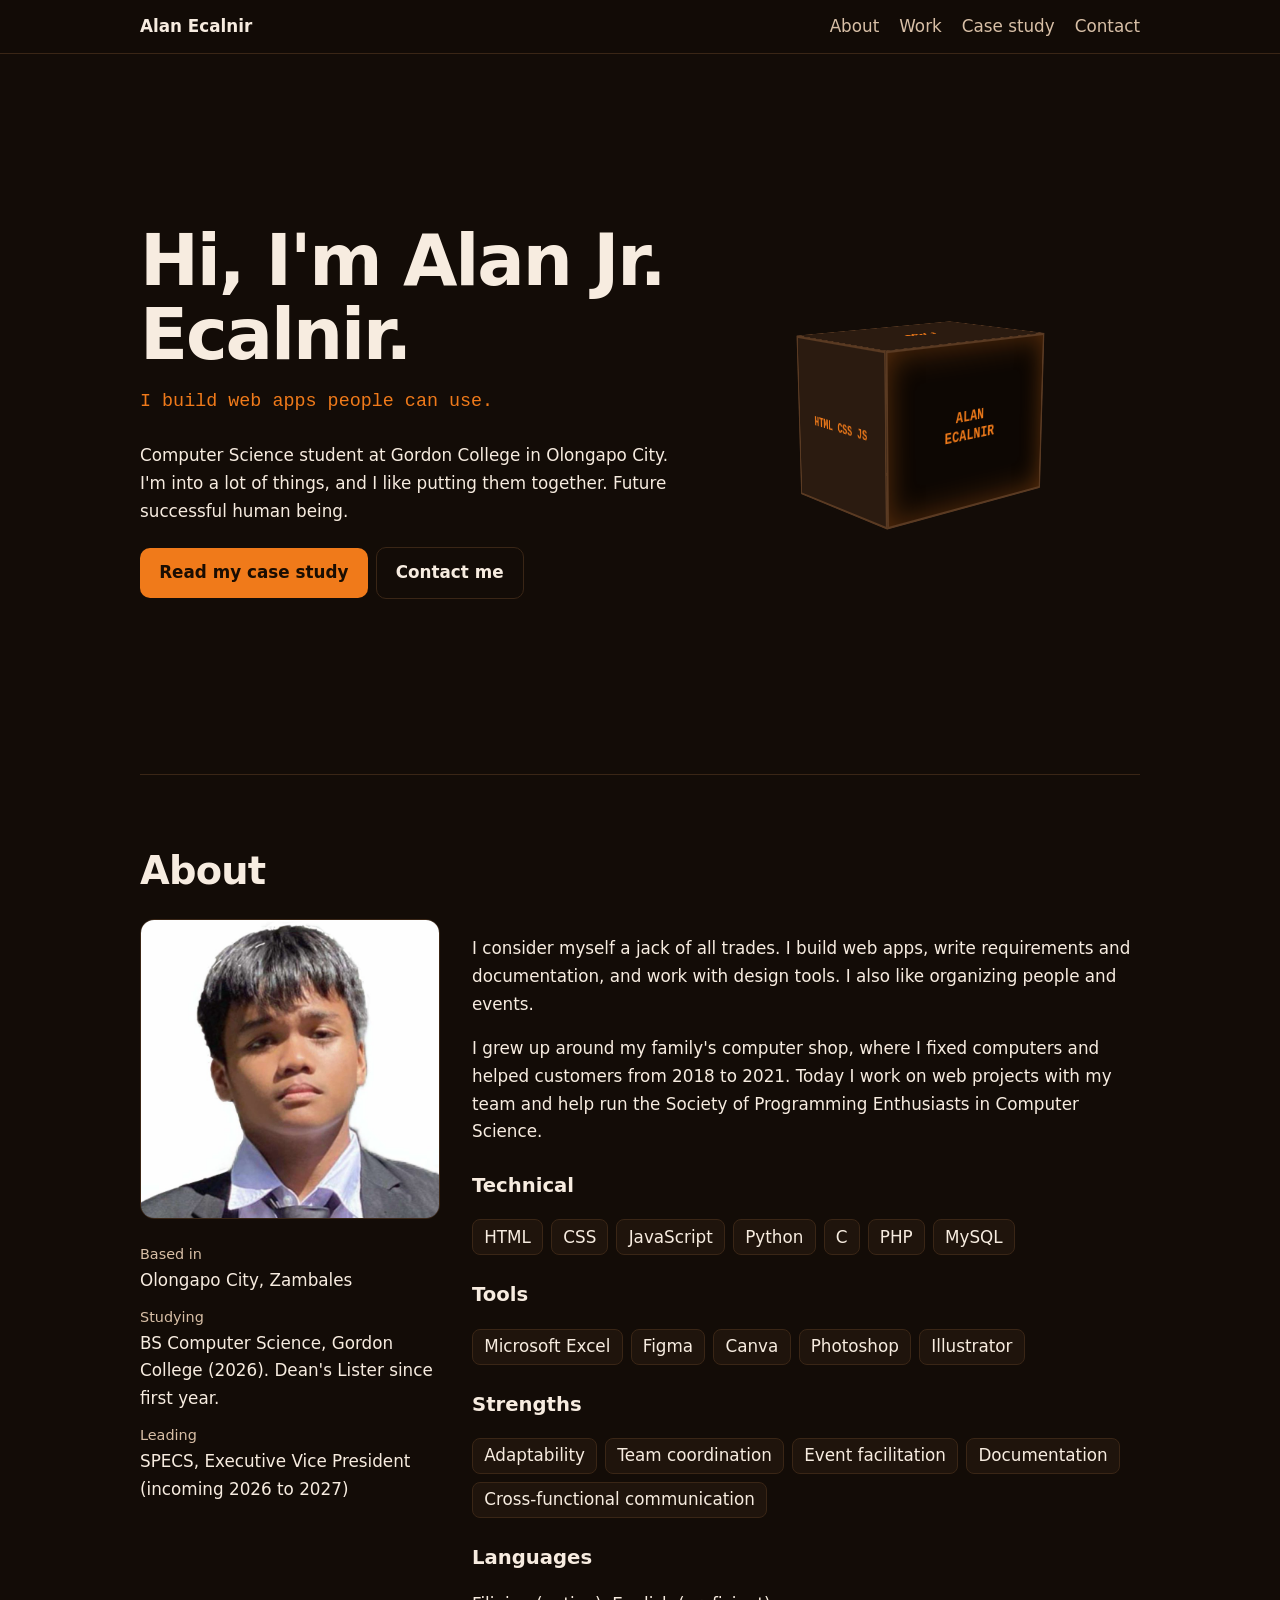
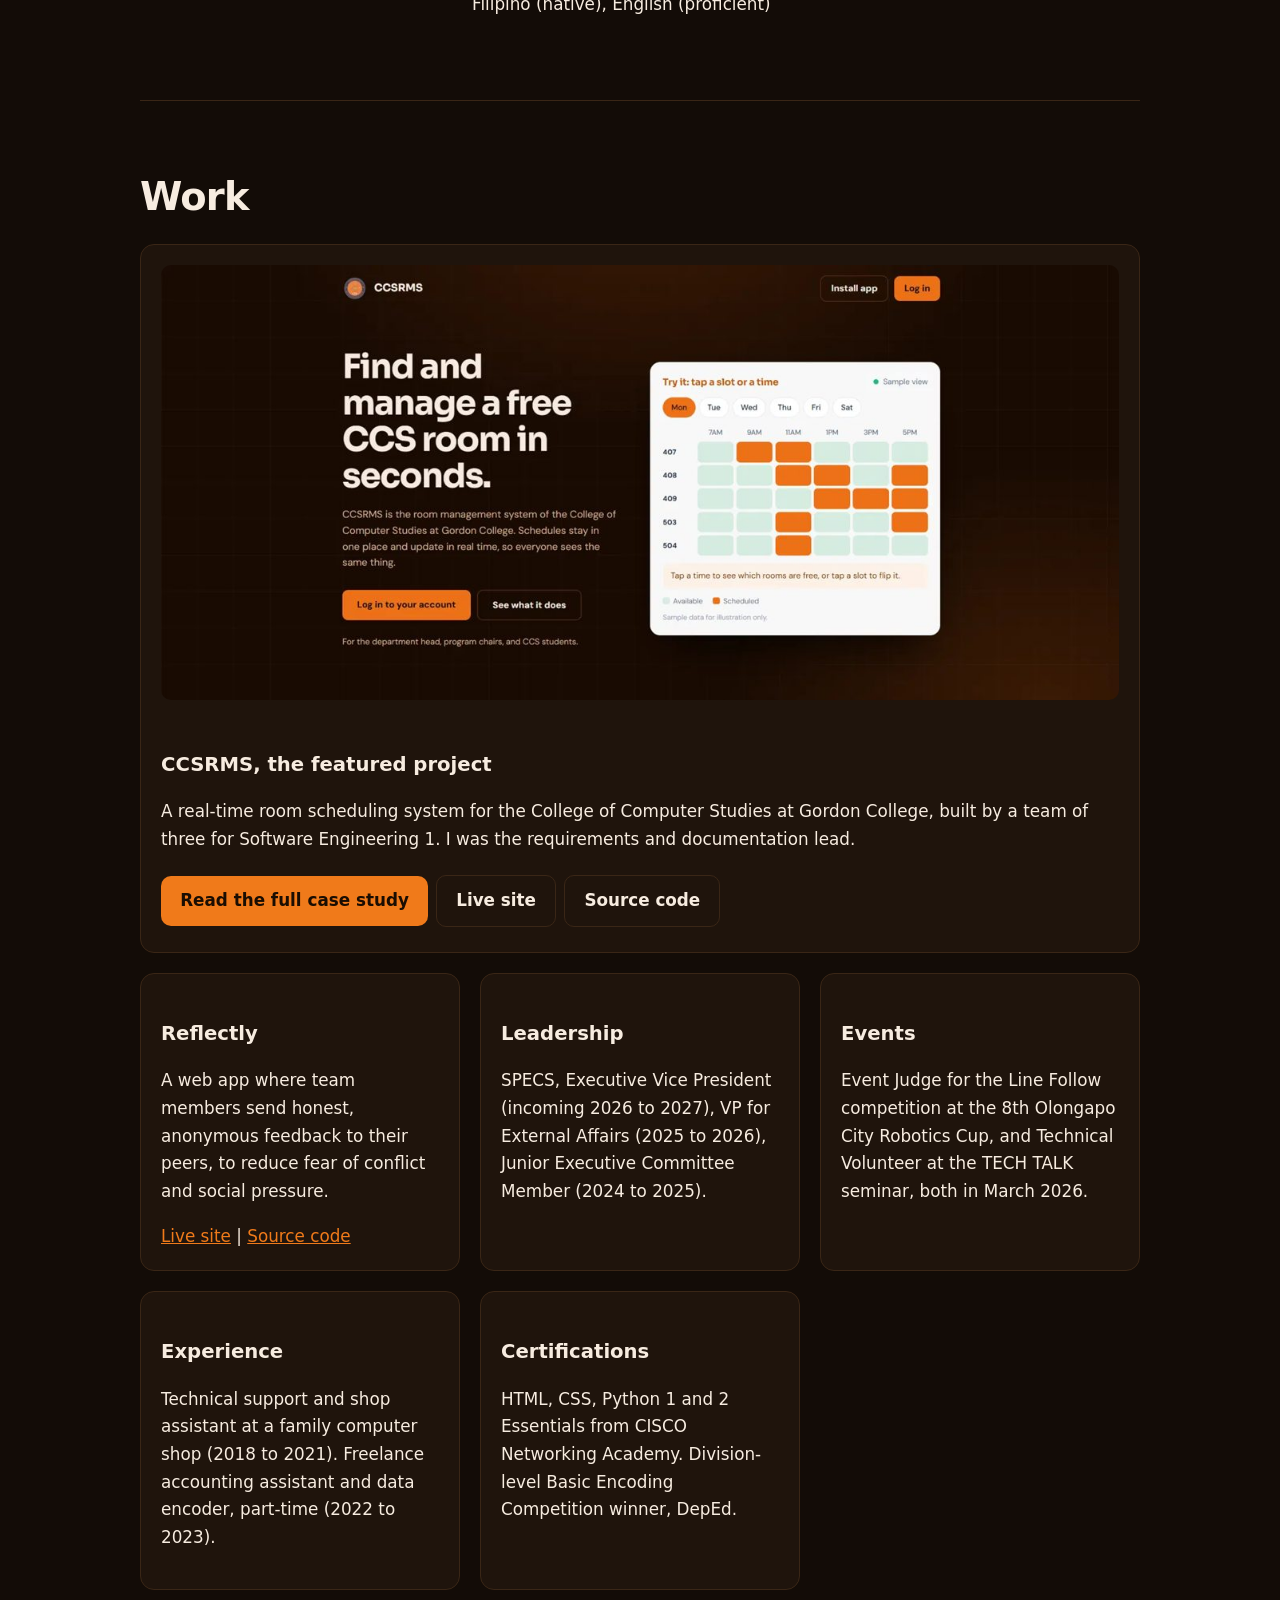
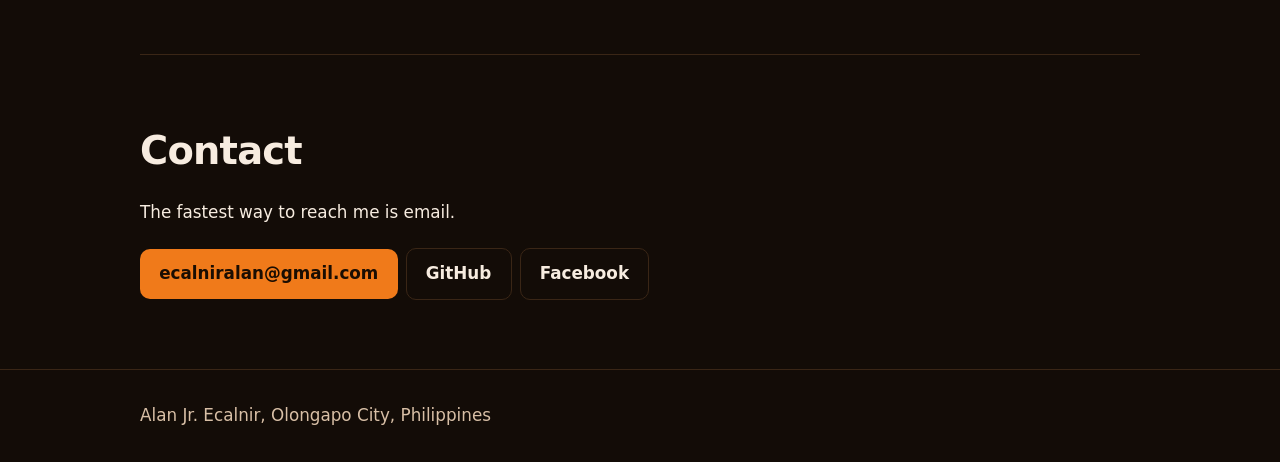
==== index.html @ eff13c9c "Initial portfolio" ====
<!DOCTYPE html>
<html lang="en"><head><meta charset="utf-8"><meta name="viewport" content="width=device-width,initial-scale=1">
<title>Alan Jr. Ecalnir | Computer Science Student</title>
<meta name="description" content="Portfolio of Alan Jr. Ecalnir, Computer Science student at Gordon College, with the CCSRMS case study.">
<link rel="stylesheet" href="style.css"></head><body>
<a class="skip" href="#main">Skip to content</a>
<header><div class="wrap"><nav aria-label="Main"><a class="logo" href="#top">Alan Ecalnir</a>
<a href="#about">About</a><a href="#work">Work</a><a href="case-study.html">Case study</a><a href="#contact">Contact</a></nav></div></header>
<main id="main"><div class="wrap">
<section class="hero" id="top"><div>
<h1>Hi, I'm Alan Jr. Ecalnir.</h1>
<p class="type" id="type" aria-hidden="true"></p>
<p>Computer Science student at Gordon College in Olongapo City. I'm into a lot of things, and I like putting them together. Future successful human being.</p>
<a class="btn" href="case-study.html">Read my case study</a><a class="btn alt" href="#contact">Contact me</a></div>
<div class="stage" tabindex="0" role="img" aria-label="Retro computer you can rotate. Drag it, or use the arrow keys."><div class="pc">
<div class="f">ALAN<br>ECALNIR</div><div class="b">CS @ GORDON</div><div class="l">HTML CSS JS</div><div class="r">PYTHON PHP</div><div class="t">SPECS</div><div class="u">CCSRMS</div></div></div></section>

<section id="about"><h2>About</h2><div class="about">
<div><img class="photo" src="assets/photo.jpg" alt="Portrait of Alan wearing a suit and tie" width="300" height="300">
<dl><dt>Based in</dt><dd>Olongapo City, Zambales</dd><dt>Studying</dt><dd>BS Computer Science, Gordon College (2026). Dean's Lister since first year.</dd><dt>Leading</dt><dd>SPECS, Executive Vice President (incoming 2026 to 2027)</dd></dl></div>
<div class="narrow"><p>I consider myself a jack of all trades. I build web apps, write requirements and documentation, and work with design tools. I also like organizing people and events.</p>
<p>I grew up around my family's computer shop, where I fixed computers and helped customers from 2018 to 2021. Today I work on web projects with my team and help run the Society of Programming Enthusiasts in Computer Science.</p>
<h3>Technical</h3><ul class="chips"><li>HTML</li><li>CSS</li><li>JavaScript</li><li>Python</li><li>C</li><li>PHP</li><li>MySQL</li></ul>
<h3>Tools</h3><ul class="chips"><li>Microsoft Excel</li><li>Figma</li><li>Canva</li><li>Photoshop</li><li>Illustrator</li></ul>
<h3>Strengths</h3><ul class="chips"><li>Adaptability</li><li>Team coordination</li><li>Event facilitation</li><li>Documentation</li><li>Cross-functional communication</li></ul>
<h3>Languages</h3><p>Filipino (native), English (proficient)</p></div></div></section>

<section id="work"><h2>Work</h2><div class="grid">
<article class="card big"><img src="assets/landing.jpg" alt="CCSRMS landing page with a sample room schedule grid" width="1200" height="540">
<h3>CCSRMS, the featured project</h3><p>A real-time room scheduling system for the College of Computer Studies at Gordon College, built by a team of three for Software Engineering 1. I was the requirements and documentation lead.</p>
<a class="btn" href="case-study.html">Read the full case study</a><a class="btn alt" href="https://ccsrms.vercel.app">Live site</a><a class="btn alt" href="https://github.com/BEB-THE-BUILDERS/CCSRMS">Source code</a></article>
<article class="card"><h3>Reflectly</h3><p>A web app where team members send honest, anonymous feedback to their peers, to reduce fear of conflict and social pressure.</p><a href="https://reflectlyapp.vercel.app">Live site</a> | <a href="https://github.com/AlanEcalnir/reflectly-web">Source code</a></article>
<article class="card"><h3>Leadership</h3><p>SPECS, Executive Vice President (incoming 2026 to 2027), VP for External Affairs (2025 to 2026), Junior Executive Committee Member (2024 to 2025).</p></article>
<article class="card"><h3>Events</h3><p>Event Judge for the Line Follow competition at the 8th Olongapo City Robotics Cup, and Technical Volunteer at the TECH TALK seminar, both in March 2026.</p></article>
<article class="card"><h3>Experience</h3><p>Technical support and shop assistant at a family computer shop (2018 to 2021). Freelance accounting assistant and data encoder, part-time (2022 to 2023).</p></article>
<article class="card"><h3>Certifications</h3><p>HTML, CSS, Python 1 and 2 Essentials from CISCO Networking Academy. Division-level Basic Encoding Competition winner, DepEd.</p></article>
</div></section>

<section id="contact"><h2>Contact</h2><p class="narrow">The fastest way to reach me is email.</p>
<a class="btn" href="mailto:ecalniralan@gmail.com">ecalniralan@gmail.com</a><a class="btn alt" href="https://github.com/AlanEcalnir">GitHub</a><a class="btn alt" href="https://www.facebook.com/lanzzzz06">Facebook</a></section>
</div></main>
<footer><div class="wrap">Alan Jr. Ecalnir, Olongapo City, Philippines</div></footer>
<script src="main.js"></script></body></html>
---- style.css ----
:root{--bg:#130c07;--panel:#1f140c;--ink:#f7ece0;--mut:#d8bfa6;--acc:#f07a1a;--line:#3a2616}
*{box-sizing:border-box}html{scroll-behavior:smooth;color-scheme:dark}
body{margin:0;background:var(--bg);color:var(--ink);font:1.05rem/1.65 system-ui,"Segoe UI",sans-serif}
a{color:var(--acc)}img{max-width:100%;height:auto}
:focus-visible{outline:3px solid #ffd2a1;outline-offset:3px}
.skip{position:absolute;left:-999px}.skip:focus{left:1rem;top:1rem;background:#fff;color:#000;padding:.5rem 1rem;z-index:9}
.wrap{max-width:1040px;margin:auto;padding:0 1.25rem}
header{position:sticky;top:0;background:#130c07ee;border-bottom:1px solid var(--line);z-index:5}
nav{display:flex;gap:1.25rem;flex-wrap:wrap;align-items:center;padding:.8rem 0}
nav .logo{font-weight:800;margin-right:auto;color:var(--ink);text-decoration:none}
nav a{color:var(--mut);text-decoration:none}nav a:hover,nav a[aria-current]{color:var(--ink)}
h1{font-size:clamp(2.4rem,7vw,4.4rem);line-height:1.05;letter-spacing:-.03em;margin:0 0 1rem}
h2{font-size:clamp(1.7rem,4vw,2.4rem);letter-spacing:-.02em;margin:0 0 1rem}h3{margin:1.5rem 0 .4rem}
section{padding:4rem 0;border-top:1px solid var(--line)}
.hero{display:grid;grid-template-columns:1.1fr .9fr;gap:2rem;align-items:center;min-height:80vh;border:0}
.type{font:1.15rem ui-monospace,Consolas,monospace;color:var(--acc);min-height:1.8em}
.btn{display:inline-block;padding:.7rem 1.2rem;border-radius:10px;background:var(--acc);color:#1a0d02;font-weight:700;text-decoration:none;margin:.3rem .5rem .3rem 0}
.btn.alt{background:none;border:1px solid var(--line);color:var(--ink)}
.stage{perspective:900px;height:340px;display:grid;place-items:center;touch-action:none;cursor:grab;border-radius:14px}
.pc{position:relative;width:200px;height:160px;transform-style:preserve-3d;transform:rotateX(-12deg) rotateY(25deg)}
.pc div{position:absolute;display:grid;place-items:center;border:2px solid #5a3a22;background:#2b1b10;color:var(--acc);font:700 .8rem ui-monospace,monospace;text-align:center}
.f{width:200px;height:160px;transform:translateZ(70px);background:#0d0703!important;font-size:.95rem!important;box-shadow:inset 0 0 30px #f07a1a55}
.b{width:200px;height:160px;transform:rotateY(180deg) translateZ(70px)}
.l,.r{width:140px;height:160px;left:30px}.l{transform:rotateY(-90deg) translateZ(100px)}.r{transform:rotateY(90deg) translateZ(100px)}
.t,.u{width:200px;height:140px;top:10px}.t{transform:rotateX(90deg) translateZ(80px)}.u{transform:rotateX(-90deg) translateZ(80px)}
.about{display:grid;grid-template-columns:300px 1fr;gap:2rem}
.photo{width:100%;aspect-ratio:1;object-fit:cover;border-radius:14px;border:1px solid var(--line)}
dl{margin:1rem 0}dt{color:var(--mut);font-size:.9rem}dd{margin:0 0 .7rem}
.chips{list-style:none;display:flex;flex-wrap:wrap;gap:.5rem;padding:0}
.chips li{border:1px solid var(--line);border-radius:8px;padding:.2rem .7rem;background:var(--panel)}
.grid{display:grid;gap:1.25rem;grid-template-columns:repeat(auto-fit,minmax(280px,1fr))}
.card{background:var(--panel);border:1px solid var(--line);border-radius:14px;padding:1.25rem}
.card.big{grid-column:1/-1}.card.big img{border-radius:10px;margin-bottom:1rem}
figure{margin:1.5rem 0}figure img{border-radius:10px;border:1px solid var(--line)}figcaption{color:var(--mut);font-size:.9rem;margin-top:.4rem}
.narrow{max-width:760px}.muted{color:var(--mut)}footer{padding:2rem 0;border-top:1px solid var(--line);color:var(--mut)}
@media(max-width:760px){.hero,.about{grid-template-columns:1fr;min-height:0}.stage{height:280px}}
@media(prefers-reduced-motion:reduce){html{scroll-behavior:auto}}
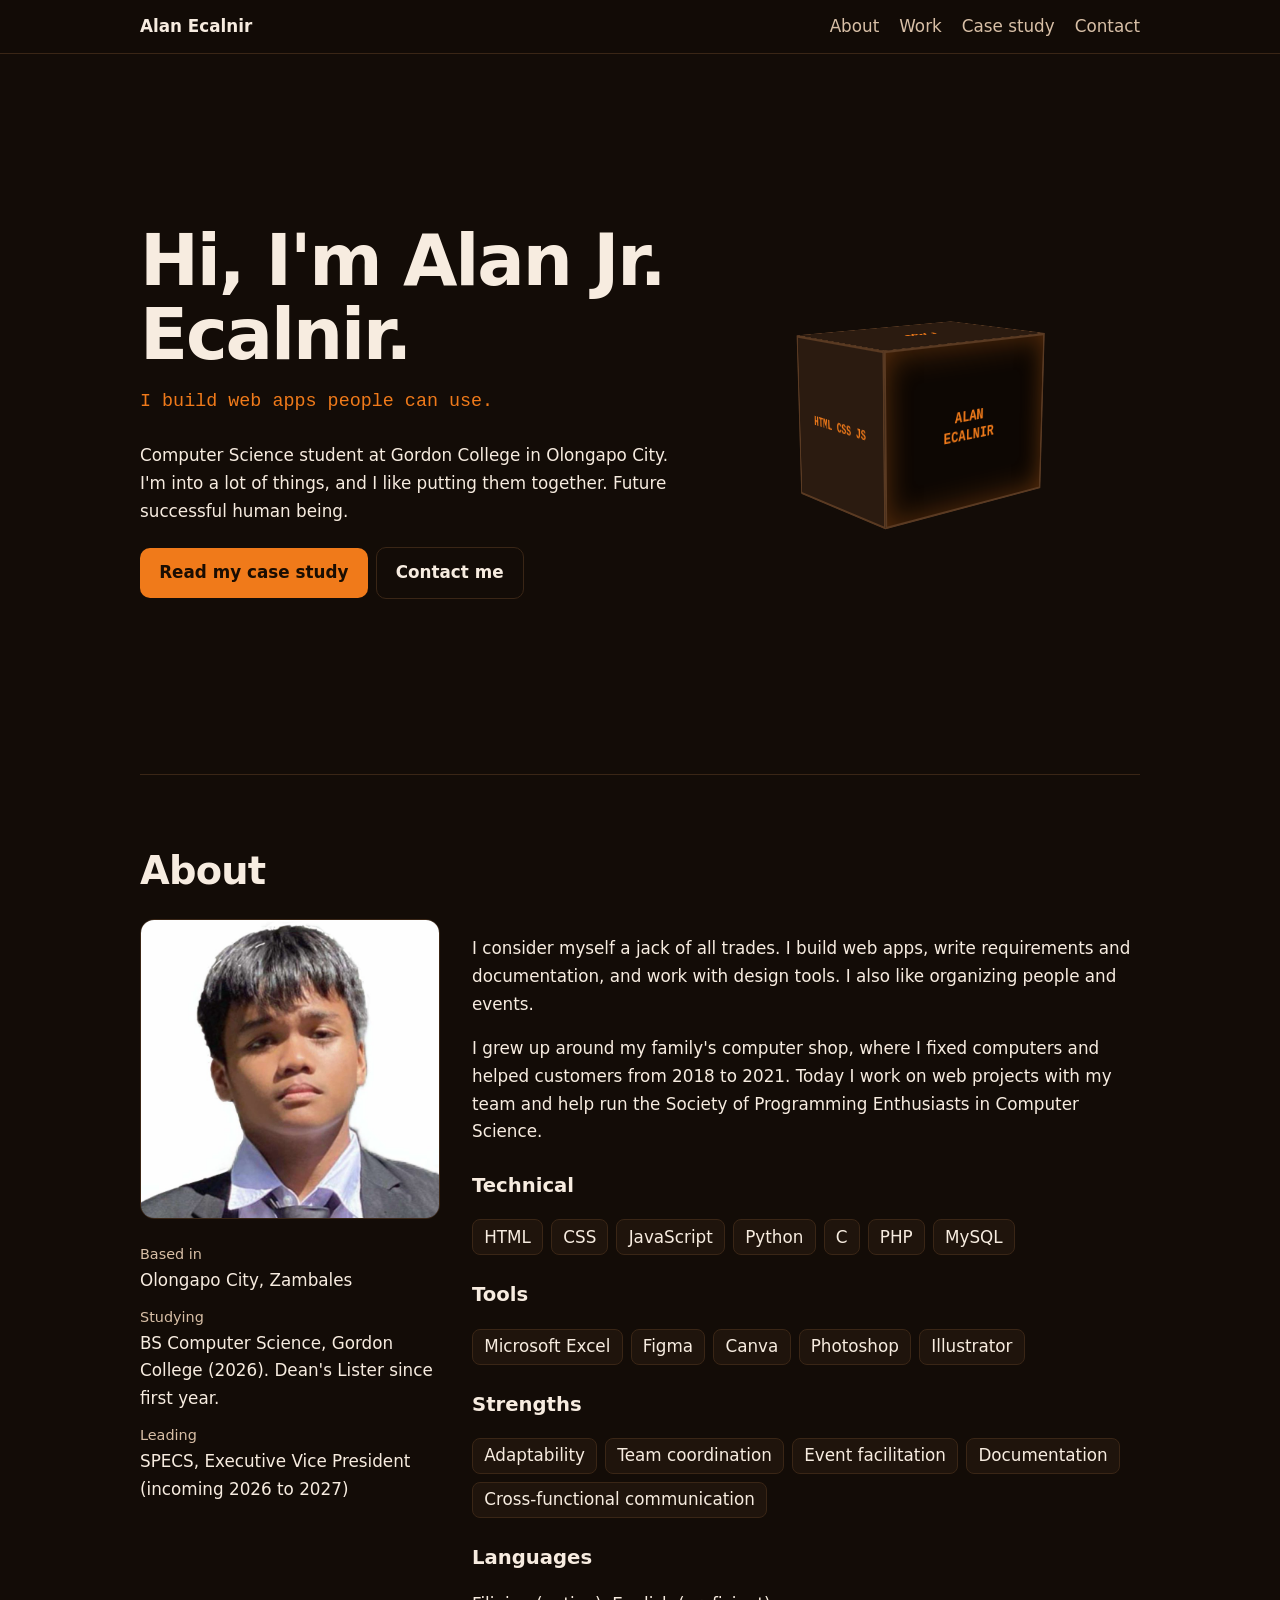
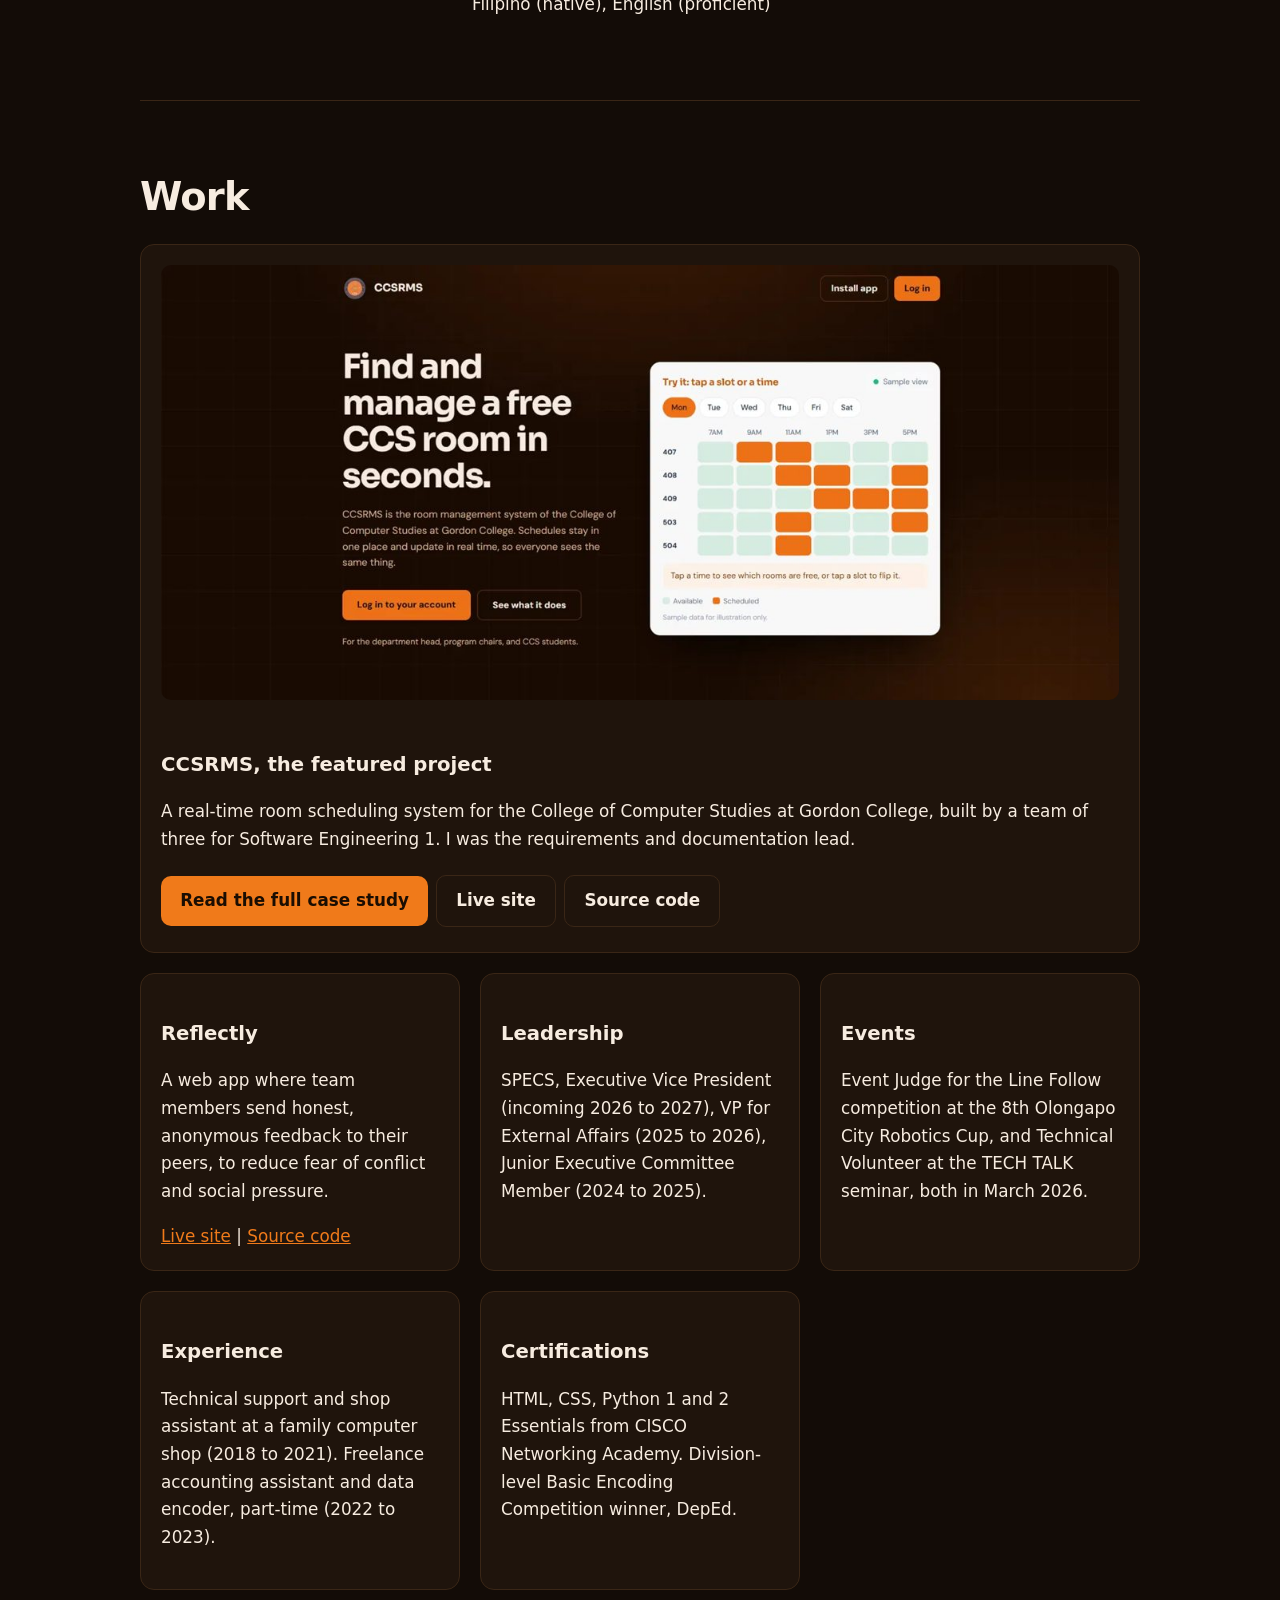
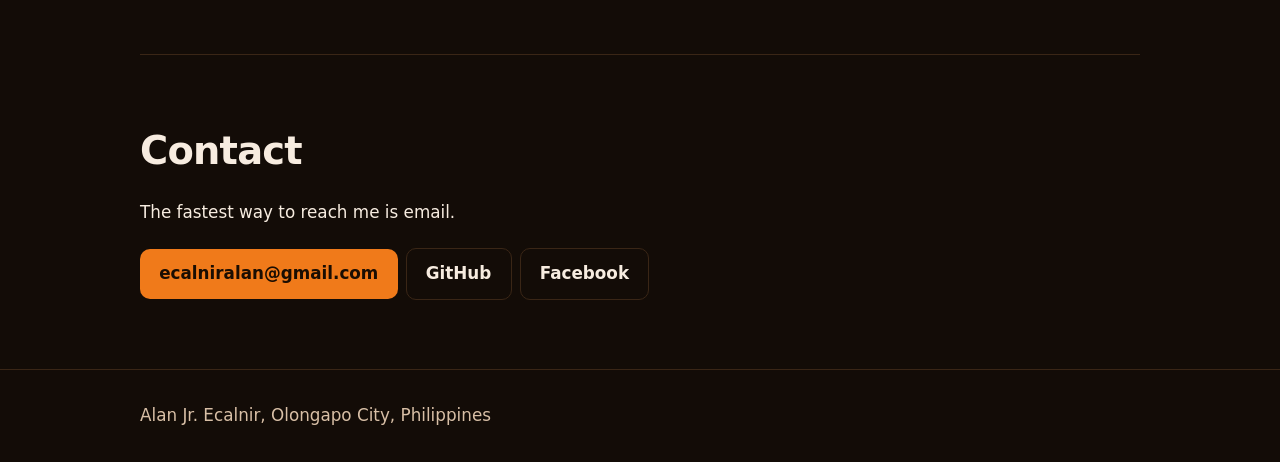
==== commit 51f07ae5: "Format code for readability" ====
--- a/index.html
+++ b/index.html
@@ -1,43 +1,193 @@
-<!DOCTYPE html>
-<html lang="en"><head><meta charset="utf-8"><meta name="viewport" content="width=device-width,initial-scale=1">
-<title>Alan Jr. Ecalnir | Computer Science Student</title>
-<meta name="description" content="Portfolio of Alan Jr. Ecalnir, Computer Science student at Gordon College, with the CCSRMS case study.">
-<link rel="stylesheet" href="style.css"></head><body>
-<a class="skip" href="#main">Skip to content</a>
-<header><div class="wrap"><nav aria-label="Main"><a class="logo" href="#top">Alan Ecalnir</a>
-<a href="#about">About</a><a href="#work">Work</a><a href="case-study.html">Case study</a><a href="#contact">Contact</a></nav></div></header>
-<main id="main"><div class="wrap">
-<section class="hero" id="top"><div>
-<h1>Hi, I'm Alan Jr. Ecalnir.</h1>
-<p class="type" id="type" aria-hidden="true"></p>
-<p>Computer Science student at Gordon College in Olongapo City. I'm into a lot of things, and I like putting them together. Future successful human being.</p>
-<a class="btn" href="case-study.html">Read my case study</a><a class="btn alt" href="#contact">Contact me</a></div>
-<div class="stage" tabindex="0" role="img" aria-label="Retro computer you can rotate. Drag it, or use the arrow keys."><div class="pc">
-<div class="f">ALAN<br>ECALNIR</div><div class="b">CS @ GORDON</div><div class="l">HTML CSS JS</div><div class="r">PYTHON PHP</div><div class="t">SPECS</div><div class="u">CCSRMS</div></div></div></section>
+<!doctype html>
+<html lang="en">
+  <head>
+    <meta charset="utf-8" />
+    <meta name="viewport" content="width=device-width,initial-scale=1" />
+    <title>Alan Jr. Ecalnir | Computer Science Student</title>
+    <meta
+      name="description"
+      content="Portfolio of Alan Jr. Ecalnir, Computer Science student at Gordon College, with the CCSRMS case study."
+    />
+    <link rel="stylesheet" href="style.css" />
+  </head>
+  <body>
+    <a class="skip" href="#main">Skip to content</a>
+    <!-- Navigation -->
+    <header>
+      <div class="wrap">
+        <nav aria-label="Main">
+          <a class="logo" href="#top">Alan Ecalnir</a> <a href="#about">About</a
+          ><a href="#work">Work</a><a href="case-study.html">Case study</a
+          ><a href="#contact">Contact</a>
+        </nav>
+      </div>
+    </header>
+    <main id="main">
+      <div class="wrap">
+        <!-- Hero -->
+        <section class="hero" id="top">
+          <div>
+            <h1>Hi, I'm Alan Jr. Ecalnir.</h1>
+            <p class="type" id="type" aria-hidden="true"></p>
+            <p>
+              Computer Science student at Gordon College in Olongapo City. I'm into a lot of things,
+              and I like putting them together. Future successful human being.
+            </p>
+            <a class="btn" href="case-study.html">Read my case study</a
+            ><a class="btn alt" href="#contact">Contact me</a>
+          </div>
+          <div
+            class="stage"
+            tabindex="0"
+            role="img"
+            aria-label="Retro computer you can rotate. Drag it, or use the arrow keys."
+          >
+            <div class="pc">
+              <div class="f">ALAN<br />ECALNIR</div>
+              <div class="b">CS @ GORDON</div>
+              <div class="l">HTML CSS JS</div>
+              <div class="r">PYTHON PHP</div>
+              <div class="t">SPECS</div>
+              <div class="u">CCSRMS</div>
+            </div>
+          </div>
+        </section>
 
-<section id="about"><h2>About</h2><div class="about">
-<div><img class="photo" src="assets/photo.jpg" alt="Portrait of Alan wearing a suit and tie" width="300" height="300">
-<dl><dt>Based in</dt><dd>Olongapo City, Zambales</dd><dt>Studying</dt><dd>BS Computer Science, Gordon College (2026). Dean's Lister since first year.</dd><dt>Leading</dt><dd>SPECS, Executive Vice President (incoming 2026 to 2027)</dd></dl></div>
-<div class="narrow"><p>I consider myself a jack of all trades. I build web apps, write requirements and documentation, and work with design tools. I also like organizing people and events.</p>
-<p>I grew up around my family's computer shop, where I fixed computers and helped customers from 2018 to 2021. Today I work on web projects with my team and help run the Society of Programming Enthusiasts in Computer Science.</p>
-<h3>Technical</h3><ul class="chips"><li>HTML</li><li>CSS</li><li>JavaScript</li><li>Python</li><li>C</li><li>PHP</li><li>MySQL</li></ul>
-<h3>Tools</h3><ul class="chips"><li>Microsoft Excel</li><li>Figma</li><li>Canva</li><li>Photoshop</li><li>Illustrator</li></ul>
-<h3>Strengths</h3><ul class="chips"><li>Adaptability</li><li>Team coordination</li><li>Event facilitation</li><li>Documentation</li><li>Cross-functional communication</li></ul>
-<h3>Languages</h3><p>Filipino (native), English (proficient)</p></div></div></section>
+        <!-- About -->
+        <section id="about">
+          <h2>About</h2>
+          <div class="about">
+            <div>
+              <img
+                class="photo"
+                src="assets/photo.jpg"
+                alt="Portrait of Alan wearing a suit and tie"
+                width="300"
+                height="300"
+              />
+              <dl>
+                <dt>Based in</dt>
+                <dd>Olongapo City, Zambales</dd>
+                <dt>Studying</dt>
+                <dd>BS Computer Science, Gordon College (2026). Dean's Lister since first year.</dd>
+                <dt>Leading</dt>
+                <dd>SPECS, Executive Vice President (incoming 2026 to 2027)</dd>
+              </dl>
+            </div>
+            <div class="narrow">
+              <p>
+                I consider myself a jack of all trades. I build web apps, write requirements and
+                documentation, and work with design tools. I also like organizing people and events.
+              </p>
+              <p>
+                I grew up around my family's computer shop, where I fixed computers and helped
+                customers from 2018 to 2021. Today I work on web projects with my team and help run
+                the Society of Programming Enthusiasts in Computer Science.
+              </p>
+              <h3>Technical</h3>
+              <ul class="chips">
+                <li>HTML</li>
+                <li>CSS</li>
+                <li>JavaScript</li>
+                <li>Python</li>
+                <li>C</li>
+                <li>PHP</li>
+                <li>MySQL</li>
+              </ul>
+              <h3>Tools</h3>
+              <ul class="chips">
+                <li>Microsoft Excel</li>
+                <li>Figma</li>
+                <li>Canva</li>
+                <li>Photoshop</li>
+                <li>Illustrator</li>
+              </ul>
+              <h3>Strengths</h3>
+              <ul class="chips">
+                <li>Adaptability</li>
+                <li>Team coordination</li>
+                <li>Event facilitation</li>
+                <li>Documentation</li>
+                <li>Cross-functional communication</li>
+              </ul>
+              <h3>Languages</h3>
+              <p>Filipino (native), English (proficient)</p>
+            </div>
+          </div>
+        </section>
 
-<section id="work"><h2>Work</h2><div class="grid">
-<article class="card big"><img src="assets/landing.jpg" alt="CCSRMS landing page with a sample room schedule grid" width="1200" height="540">
-<h3>CCSRMS, the featured project</h3><p>A real-time room scheduling system for the College of Computer Studies at Gordon College, built by a team of three for Software Engineering 1. I was the requirements and documentation lead.</p>
-<a class="btn" href="case-study.html">Read the full case study</a><a class="btn alt" href="https://ccsrms.vercel.app">Live site</a><a class="btn alt" href="https://github.com/BEB-THE-BUILDERS/CCSRMS">Source code</a></article>
-<article class="card"><h3>Reflectly</h3><p>A web app where team members send honest, anonymous feedback to their peers, to reduce fear of conflict and social pressure.</p><a href="https://reflectlyapp.vercel.app">Live site</a> | <a href="https://github.com/AlanEcalnir/reflectly-web">Source code</a></article>
-<article class="card"><h3>Leadership</h3><p>SPECS, Executive Vice President (incoming 2026 to 2027), VP for External Affairs (2025 to 2026), Junior Executive Committee Member (2024 to 2025).</p></article>
-<article class="card"><h3>Events</h3><p>Event Judge for the Line Follow competition at the 8th Olongapo City Robotics Cup, and Technical Volunteer at the TECH TALK seminar, both in March 2026.</p></article>
-<article class="card"><h3>Experience</h3><p>Technical support and shop assistant at a family computer shop (2018 to 2021). Freelance accounting assistant and data encoder, part-time (2022 to 2023).</p></article>
-<article class="card"><h3>Certifications</h3><p>HTML, CSS, Python 1 and 2 Essentials from CISCO Networking Academy. Division-level Basic Encoding Competition winner, DepEd.</p></article>
-</div></section>
+        <!-- Work -->
+        <section id="work">
+          <h2>Work</h2>
+          <div class="grid">
+            <article class="card big">
+              <img
+                src="assets/landing.jpg"
+                alt="CCSRMS landing page with a sample room schedule grid"
+                width="1200"
+                height="540"
+              />
+              <h3>CCSRMS, the featured project</h3>
+              <p>
+                A real-time room scheduling system for the College of Computer Studies at Gordon
+                College, built by a team of three for Software Engineering 1. I was the requirements
+                and documentation lead.
+              </p>
+              <a class="btn" href="case-study.html">Read the full case study</a
+              ><a class="btn alt" href="https://ccsrms.vercel.app">Live site</a
+              ><a class="btn alt" href="https://github.com/BEB-THE-BUILDERS/CCSRMS">Source code</a>
+            </article>
+            <article class="card">
+              <h3>Reflectly</h3>
+              <p>
+                A web app where team members send honest, anonymous feedback to their peers, to
+                reduce fear of conflict and social pressure.
+              </p>
+              <a href="https://reflectlyapp.vercel.app">Live site</a> |
+              <a href="https://github.com/AlanEcalnir/reflectly-web">Source code</a>
+            </article>
+            <article class="card">
+              <h3>Leadership</h3>
+              <p>
+                SPECS, Executive Vice President (incoming 2026 to 2027), VP for External Affairs
+                (2025 to 2026), Junior Executive Committee Member (2024 to 2025).
+              </p>
+            </article>
+            <article class="card">
+              <h3>Events</h3>
+              <p>
+                Event Judge for the Line Follow competition at the 8th Olongapo City Robotics Cup,
+                and Technical Volunteer at the TECH TALK seminar, both in March 2026.
+              </p>
+            </article>
+            <article class="card">
+              <h3>Experience</h3>
+              <p>
+                Technical support and shop assistant at a family computer shop (2018 to 2021).
+                Freelance accounting assistant and data encoder, part-time (2022 to 2023).
+              </p>
+            </article>
+            <article class="card">
+              <h3>Certifications</h3>
+              <p>
+                HTML, CSS, Python 1 and 2 Essentials from CISCO Networking Academy. Division-level
+                Basic Encoding Competition winner, DepEd.
+              </p>
+            </article>
+          </div>
+        </section>
 
-<section id="contact"><h2>Contact</h2><p class="narrow">The fastest way to reach me is email.</p>
-<a class="btn" href="mailto:ecalniralan@gmail.com">ecalniralan@gmail.com</a><a class="btn alt" href="https://github.com/AlanEcalnir">GitHub</a><a class="btn alt" href="https://www.facebook.com/lanzzzz06">Facebook</a></section>
-</div></main>
-<footer><div class="wrap">Alan Jr. Ecalnir, Olongapo City, Philippines</div></footer>
-<script src="main.js"></script></body></html>
+        <!-- Contact -->
+        <section id="contact">
+          <h2>Contact</h2>
+          <p class="narrow">The fastest way to reach me is email.</p>
+          <a class="btn" href="mailto:ecalniralan@gmail.com">ecalniralan@gmail.com</a
+          ><a class="btn alt" href="https://github.com/AlanEcalnir">GitHub</a
+          ><a class="btn alt" href="https://www.facebook.com/lanzzzz06">Facebook</a>
+        </section>
+      </div>
+    </main>
+    <footer><div class="wrap">Alan Jr. Ecalnir, Olongapo City, Philippines</div></footer>
+    <script src="main.js"></script>
+  </body>
+</html>
--- a/style.css
+++ b/style.css
@@ -1,37 +1,292 @@
-:root{--bg:#130c07;--panel:#1f140c;--ink:#f7ece0;--mut:#d8bfa6;--acc:#f07a1a;--line:#3a2616}
-*{box-sizing:border-box}html{scroll-behavior:smooth;color-scheme:dark}
-body{margin:0;background:var(--bg);color:var(--ink);font:1.05rem/1.65 system-ui,"Segoe UI",sans-serif}
-a{color:var(--acc)}img{max-width:100%;height:auto}
-:focus-visible{outline:3px solid #ffd2a1;outline-offset:3px}
-.skip{position:absolute;left:-999px}.skip:focus{left:1rem;top:1rem;background:#fff;color:#000;padding:.5rem 1rem;z-index:9}
-.wrap{max-width:1040px;margin:auto;padding:0 1.25rem}
-header{position:sticky;top:0;background:#130c07ee;border-bottom:1px solid var(--line);z-index:5}
-nav{display:flex;gap:1.25rem;flex-wrap:wrap;align-items:center;padding:.8rem 0}
-nav .logo{font-weight:800;margin-right:auto;color:var(--ink);text-decoration:none}
-nav a{color:var(--mut);text-decoration:none}nav a:hover,nav a[aria-current]{color:var(--ink)}
-h1{font-size:clamp(2.4rem,7vw,4.4rem);line-height:1.05;letter-spacing:-.03em;margin:0 0 1rem}
-h2{font-size:clamp(1.7rem,4vw,2.4rem);letter-spacing:-.02em;margin:0 0 1rem}h3{margin:1.5rem 0 .4rem}
-section{padding:4rem 0;border-top:1px solid var(--line)}
-.hero{display:grid;grid-template-columns:1.1fr .9fr;gap:2rem;align-items:center;min-height:80vh;border:0}
-.type{font:1.15rem ui-monospace,Consolas,monospace;color:var(--acc);min-height:1.8em}
-.btn{display:inline-block;padding:.7rem 1.2rem;border-radius:10px;background:var(--acc);color:#1a0d02;font-weight:700;text-decoration:none;margin:.3rem .5rem .3rem 0}
-.btn.alt{background:none;border:1px solid var(--line);color:var(--ink)}
-.stage{perspective:900px;height:340px;display:grid;place-items:center;touch-action:none;cursor:grab;border-radius:14px}
-.pc{position:relative;width:200px;height:160px;transform-style:preserve-3d;transform:rotateX(-12deg) rotateY(25deg)}
-.pc div{position:absolute;display:grid;place-items:center;border:2px solid #5a3a22;background:#2b1b10;color:var(--acc);font:700 .8rem ui-monospace,monospace;text-align:center}
-.f{width:200px;height:160px;transform:translateZ(70px);background:#0d0703!important;font-size:.95rem!important;box-shadow:inset 0 0 30px #f07a1a55}
-.b{width:200px;height:160px;transform:rotateY(180deg) translateZ(70px)}
-.l,.r{width:140px;height:160px;left:30px}.l{transform:rotateY(-90deg) translateZ(100px)}.r{transform:rotateY(90deg) translateZ(100px)}
-.t,.u{width:200px;height:140px;top:10px}.t{transform:rotateX(90deg) translateZ(80px)}.u{transform:rotateX(-90deg) translateZ(80px)}
-.about{display:grid;grid-template-columns:300px 1fr;gap:2rem}
-.photo{width:100%;aspect-ratio:1;object-fit:cover;border-radius:14px;border:1px solid var(--line)}
-dl{margin:1rem 0}dt{color:var(--mut);font-size:.9rem}dd{margin:0 0 .7rem}
-.chips{list-style:none;display:flex;flex-wrap:wrap;gap:.5rem;padding:0}
-.chips li{border:1px solid var(--line);border-radius:8px;padding:.2rem .7rem;background:var(--panel)}
-.grid{display:grid;gap:1.25rem;grid-template-columns:repeat(auto-fit,minmax(280px,1fr))}
-.card{background:var(--panel);border:1px solid var(--line);border-radius:14px;padding:1.25rem}
-.card.big{grid-column:1/-1}.card.big img{border-radius:10px;margin-bottom:1rem}
-figure{margin:1.5rem 0}figure img{border-radius:10px;border:1px solid var(--line)}figcaption{color:var(--mut);font-size:.9rem;margin-top:.4rem}
-.narrow{max-width:760px}.muted{color:var(--mut)}footer{padding:2rem 0;border-top:1px solid var(--line);color:var(--mut)}
-@media(max-width:760px){.hero,.about{grid-template-columns:1fr;min-height:0}.stage{height:280px}}
-@media(prefers-reduced-motion:reduce){html{scroll-behavior:auto}}
+/* Design tokens */
+:root {
+  --bg: #130c07;
+  --panel: #1f140c;
+  --ink: #f7ece0;
+  --mut: #d8bfa6;
+  --acc: #f07a1a;
+  --line: #3a2616;
+}
+/* Base */
+* {
+  box-sizing: border-box;
+}
+html {
+  scroll-behavior: smooth;
+  color-scheme: dark;
+}
+body {
+  margin: 0;
+  background: var(--bg);
+  color: var(--ink);
+  font:
+    1.05rem/1.65 system-ui,
+    "Segoe UI",
+    sans-serif;
+}
+a {
+  color: var(--acc);
+}
+img {
+  max-width: 100%;
+  height: auto;
+}
+:focus-visible {
+  outline: 3px solid #ffd2a1;
+  outline-offset: 3px;
+}
+.skip {
+  position: absolute;
+  left: -999px;
+}
+.skip:focus {
+  left: 1rem;
+  top: 1rem;
+  background: #fff;
+  color: #000;
+  padding: 0.5rem 1rem;
+  z-index: 9;
+}
+/* Layout and header */
+.wrap {
+  max-width: 1040px;
+  margin: auto;
+  padding: 0 1.25rem;
+}
+header {
+  position: sticky;
+  top: 0;
+  background: #130c07ee;
+  border-bottom: 1px solid var(--line);
+  z-index: 5;
+}
+nav {
+  display: flex;
+  gap: 1.25rem;
+  flex-wrap: wrap;
+  align-items: center;
+  padding: 0.8rem 0;
+}
+nav .logo {
+  font-weight: 800;
+  margin-right: auto;
+  color: var(--ink);
+  text-decoration: none;
+}
+nav a {
+  color: var(--mut);
+  text-decoration: none;
+}
+nav a:hover,
+nav a[aria-current] {
+  color: var(--ink);
+}
+h1 {
+  font-size: clamp(2.4rem, 7vw, 4.4rem);
+  line-height: 1.05;
+  letter-spacing: -0.03em;
+  margin: 0 0 1rem;
+}
+h2 {
+  font-size: clamp(1.7rem, 4vw, 2.4rem);
+  letter-spacing: -0.02em;
+  margin: 0 0 1rem;
+}
+h3 {
+  margin: 1.5rem 0 0.4rem;
+}
+section {
+  padding: 4rem 0;
+  border-top: 1px solid var(--line);
+}
+/* Hero and 3D computer */
+.hero {
+  display: grid;
+  grid-template-columns: 1.1fr 0.9fr;
+  gap: 2rem;
+  align-items: center;
+  min-height: 80vh;
+  border: 0;
+}
+.type {
+  font:
+    1.15rem ui-monospace,
+    Consolas,
+    monospace;
+  color: var(--acc);
+  min-height: 1.8em;
+}
+.btn {
+  display: inline-block;
+  padding: 0.7rem 1.2rem;
+  border-radius: 10px;
+  background: var(--acc);
+  color: #1a0d02;
+  font-weight: 700;
+  text-decoration: none;
+  margin: 0.3rem 0.5rem 0.3rem 0;
+}
+.btn.alt {
+  background: none;
+  border: 1px solid var(--line);
+  color: var(--ink);
+}
+.stage {
+  perspective: 900px;
+  height: 340px;
+  display: grid;
+  place-items: center;
+  touch-action: none;
+  cursor: grab;
+  border-radius: 14px;
+}
+.pc {
+  position: relative;
+  width: 200px;
+  height: 160px;
+  transform-style: preserve-3d;
+  transform: rotateX(-12deg) rotateY(25deg);
+}
+.pc div {
+  position: absolute;
+  display: grid;
+  place-items: center;
+  border: 2px solid #5a3a22;
+  background: #2b1b10;
+  color: var(--acc);
+  font:
+    700 0.8rem ui-monospace,
+    monospace;
+  text-align: center;
+}
+.f {
+  width: 200px;
+  height: 160px;
+  transform: translateZ(70px);
+  background: #0d0703 !important;
+  font-size: 0.95rem !important;
+  box-shadow: inset 0 0 30px #f07a1a55;
+}
+.b {
+  width: 200px;
+  height: 160px;
+  transform: rotateY(180deg) translateZ(70px);
+}
+.l,
+.r {
+  width: 140px;
+  height: 160px;
+  left: 30px;
+}
+.l {
+  transform: rotateY(-90deg) translateZ(100px);
+}
+.r {
+  transform: rotateY(90deg) translateZ(100px);
+}
+.t,
+.u {
+  width: 200px;
+  height: 140px;
+  top: 10px;
+}
+.t {
+  transform: rotateX(90deg) translateZ(80px);
+}
+.u {
+  transform: rotateX(-90deg) translateZ(80px);
+}
+/* About section */
+.about {
+  display: grid;
+  grid-template-columns: 300px 1fr;
+  gap: 2rem;
+}
+.photo {
+  width: 100%;
+  aspect-ratio: 1;
+  object-fit: cover;
+  border-radius: 14px;
+  border: 1px solid var(--line);
+}
+dl {
+  margin: 1rem 0;
+}
+dt {
+  color: var(--mut);
+  font-size: 0.9rem;
+}
+dd {
+  margin: 0 0 0.7rem;
+}
+.chips {
+  list-style: none;
+  display: flex;
+  flex-wrap: wrap;
+  gap: 0.5rem;
+  padding: 0;
+}
+.chips li {
+  border: 1px solid var(--line);
+  border-radius: 8px;
+  padding: 0.2rem 0.7rem;
+  background: var(--panel);
+}
+/* Cards, figures, footer */
+.grid {
+  display: grid;
+  gap: 1.25rem;
+  grid-template-columns: repeat(auto-fit, minmax(280px, 1fr));
+}
+.card {
+  background: var(--panel);
+  border: 1px solid var(--line);
+  border-radius: 14px;
+  padding: 1.25rem;
+}
+.card.big {
+  grid-column: 1/-1;
+}
+.card.big img {
+  border-radius: 10px;
+  margin-bottom: 1rem;
+}
+figure {
+  margin: 1.5rem 0;
+}
+figure img {
+  border-radius: 10px;
+  border: 1px solid var(--line);
+}
+figcaption {
+  color: var(--mut);
+  font-size: 0.9rem;
+  margin-top: 0.4rem;
+}
+.narrow {
+  max-width: 760px;
+}
+.muted {
+  color: var(--mut);
+}
+footer {
+  padding: 2rem 0;
+  border-top: 1px solid var(--line);
+  color: var(--mut);
+}
+/* Responsive and reduced motion */
+@media (max-width: 760px) {
+  .hero,
+  .about {
+    grid-template-columns: 1fr;
+    min-height: 0;
+  }
+  .stage {
+    height: 280px;
+  }
+}
+@media (prefers-reduced-motion: reduce) {
+  html {
+    scroll-behavior: auto;
+  }
+}
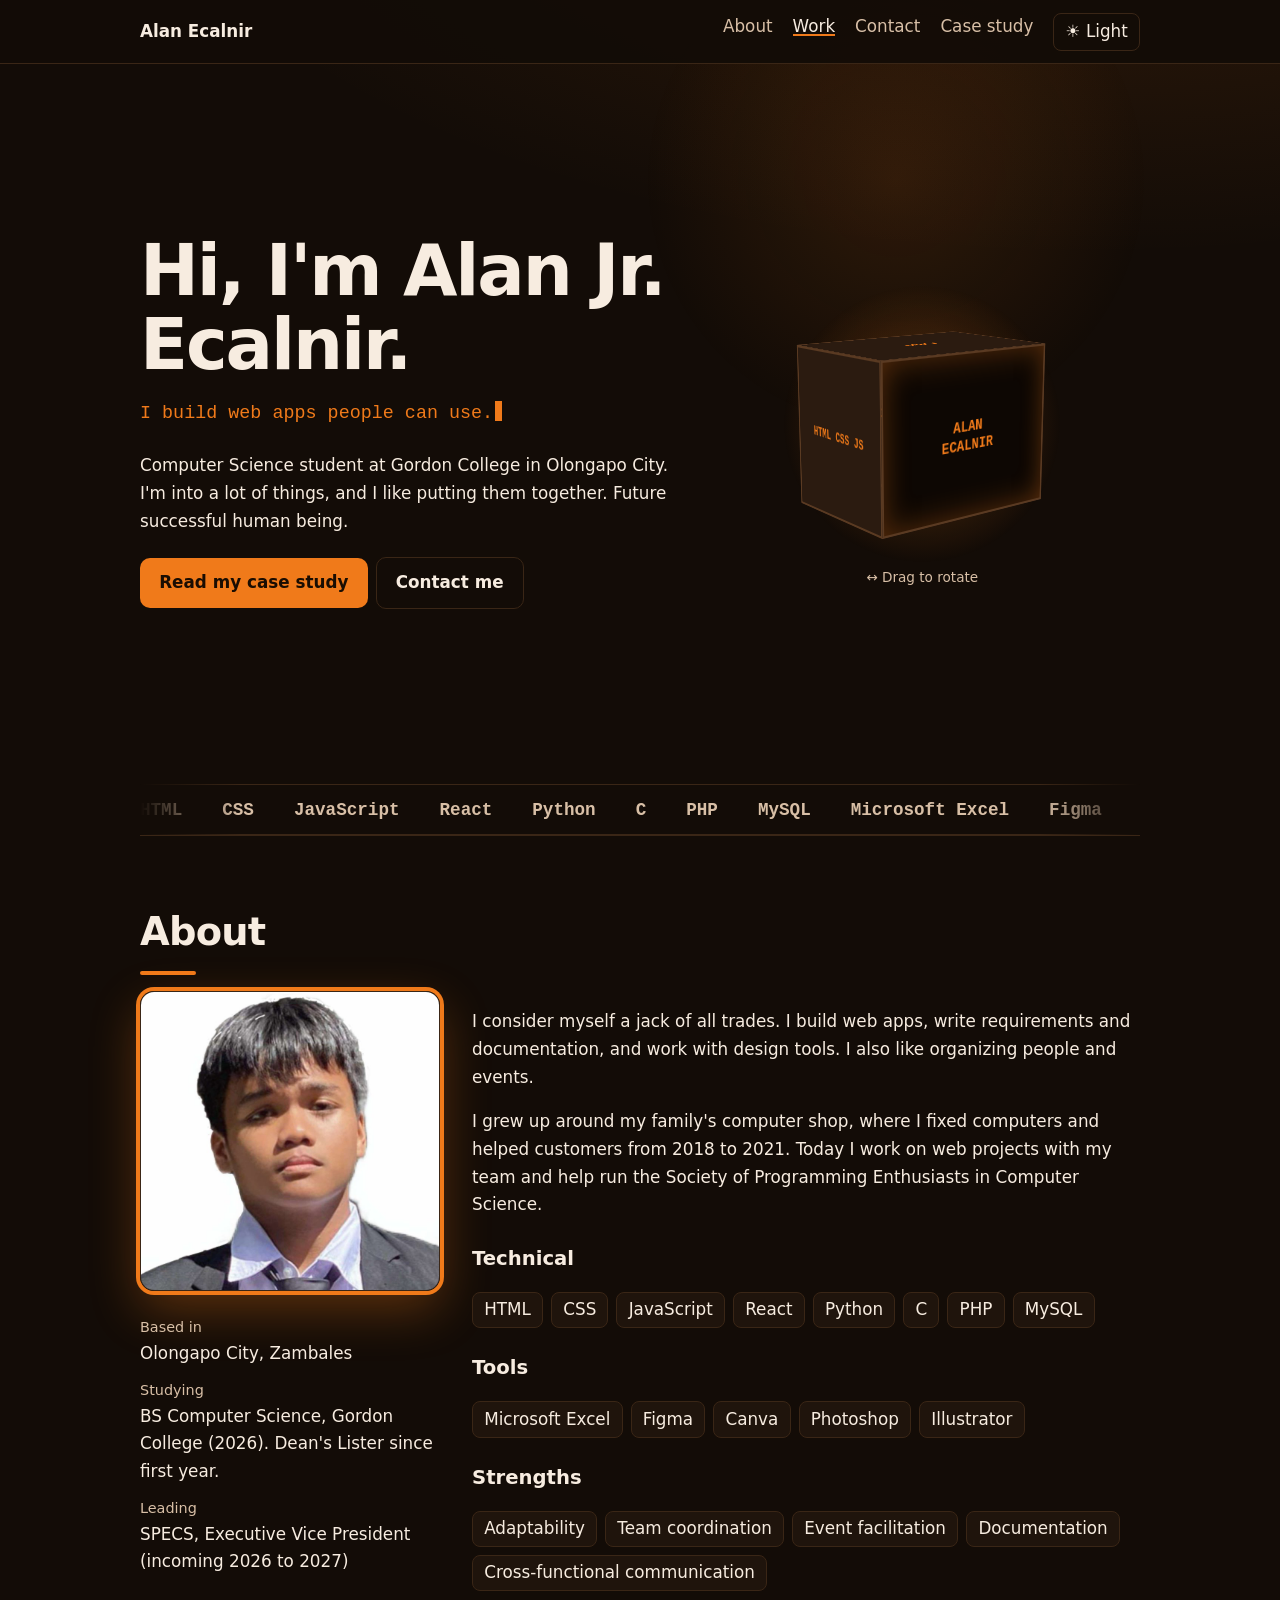
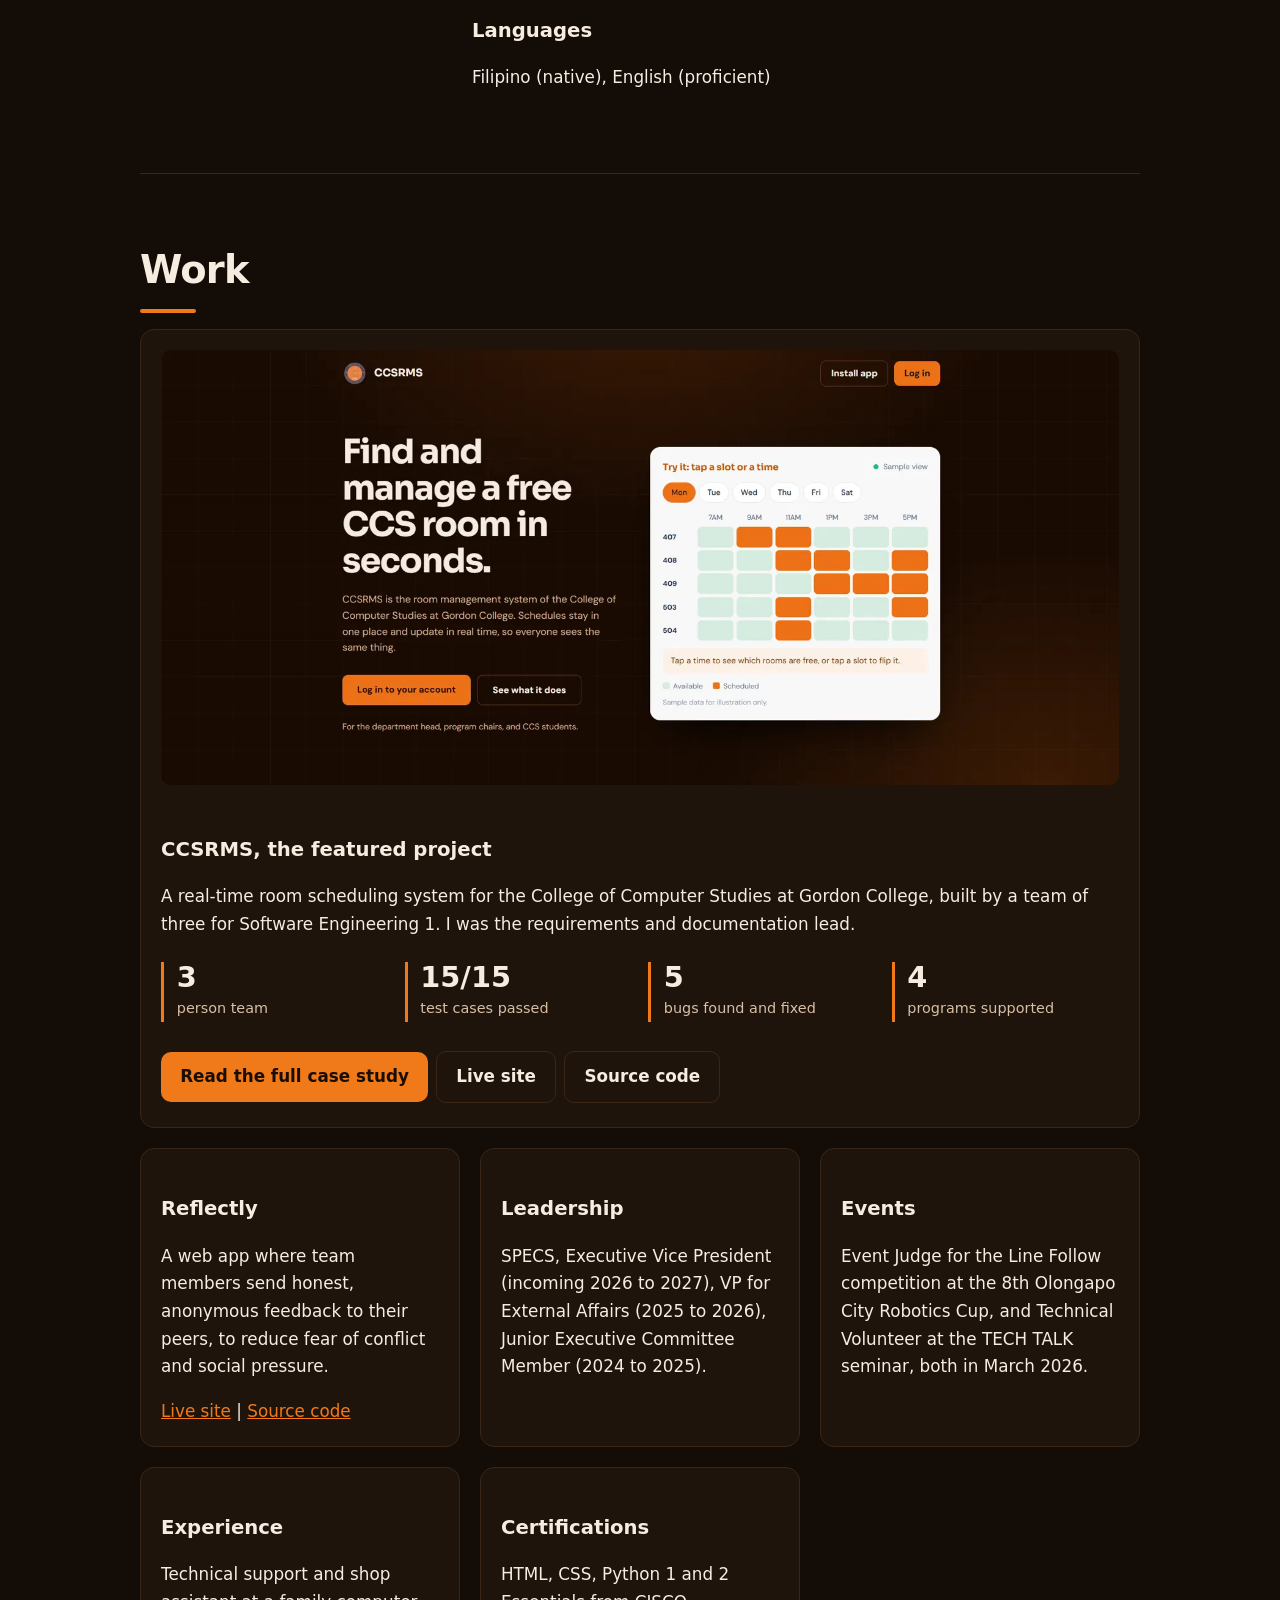
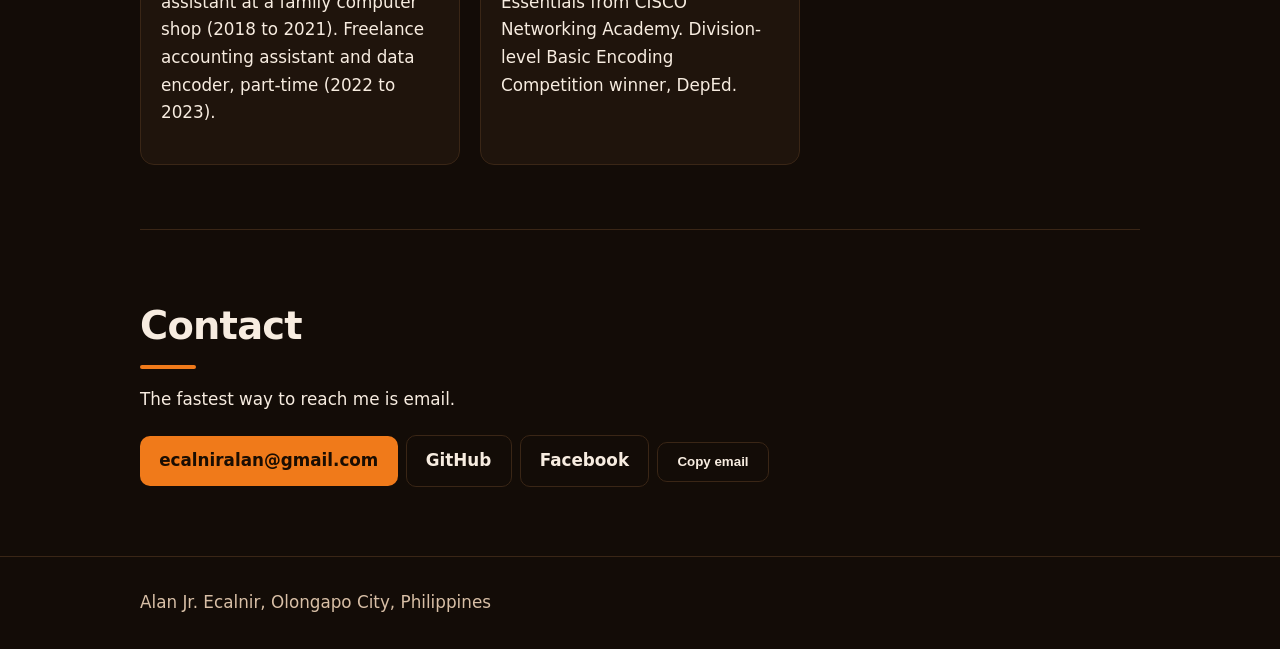
==== commit 88b6ae68: "Move Case study after Contact in the menu" ====
--- a/index.html
+++ b/index.html
@@ -9,6 +9,13 @@
       content="Portfolio of Alan Jr. Ecalnir, Computer Science student at Gordon College, with the CCSRMS case study."
     />
     <link rel="stylesheet" href="style.css" />
+    <link rel="icon" href="assets/favicon.svg" type="image/svg+xml" />
+    <script>
+      try {
+        if (localStorage.getItem("theme") === "light")
+          document.documentElement.dataset.theme = "light";
+      } catch (e) {}
+    </script>
   </head>
   <body>
     <a class="skip" href="#main">Skip to content</a>
@@ -16,9 +23,23 @@
     <header>
       <div class="wrap">
         <nav aria-label="Main">
-          <a class="logo" href="#top">Alan Ecalnir</a> <a href="#about">About</a
-          ><a href="#work">Work</a><a href="case-study.html">Case study</a
-          ><a href="#contact">Contact</a>
+          <a class="logo" href="#top">Alan Ecalnir</a>
+          <button
+            class="menu-btn"
+            type="button"
+            aria-expanded="false"
+            aria-controls="menu"
+            aria-label="Toggle menu"
+          >
+            <span aria-hidden="true"></span>
+          </button>
+          <ul id="menu" class="menu">
+            <li><a href="#about">About</a></li>
+            <li><a href="#work">Work</a></li>
+            <li><a href="#contact">Contact</a></li>
+            <li><a href="case-study.html">Case study</a></li>
+            <li><button class="theme-btn" type="button">☀ Light</button></li>
+          </ul>
         </nav>
       </div>
     </header>
@@ -89,6 +110,7 @@
                 <li>HTML</li>
                 <li>CSS</li>
                 <li>JavaScript</li>
+                <li>React</li>
                 <li>Python</li>
                 <li>C</li>
                 <li>PHP</li>
@@ -124,8 +146,8 @@
               <img
                 src="assets/landing.jpg"
                 alt="CCSRMS landing page with a sample room schedule grid"
-                width="1200"
-                height="540"
+                width="1568"
+                height="712"
               />
               <h3>CCSRMS, the featured project</h3>
               <p>
@@ -133,6 +155,12 @@
                 College, built by a team of three for Software Engineering 1. I was the requirements
                 and documentation lead.
               </p>
+              <ul class="stats">
+                <li><b>3</b><span>person team</span></li>
+                <li><b>15/15</b><span>test cases passed</span></li>
+                <li><b>5</b><span>bugs found and fixed</span></li>
+                <li><b>4</b><span>programs supported</span></li>
+              </ul>
               <a class="btn" href="case-study.html">Read the full case study</a
               ><a class="btn alt" href="https://ccsrms.vercel.app">Live site</a
               ><a class="btn alt" href="https://github.com/BEB-THE-BUILDERS/CCSRMS">Source code</a>
@@ -183,11 +211,15 @@
           <p class="narrow">The fastest way to reach me is email.</p>
           <a class="btn" href="mailto:ecalniralan@gmail.com">ecalniralan@gmail.com</a
           ><a class="btn alt" href="https://github.com/AlanEcalnir">GitHub</a
-          ><a class="btn alt" href="https://www.facebook.com/lanzzzz06">Facebook</a>
+          ><a class="btn alt" href="https://www.facebook.com/lanzzzz06">Facebook</a
+          ><button class="btn alt" type="button" data-copy="ecalniralan@gmail.com">
+            Copy email</button
+          ><span class="toast" role="status"></span>
         </section>
       </div>
     </main>
     <footer><div class="wrap">Alan Jr. Ecalnir, Olongapo City, Philippines</div></footer>
+    <script src="nav.js"></script>
     <script src="main.js"></script>
   </body>
 </html>
--- a/style.css
+++ b/style.css
@@ -290,3 +290,516 @@
     scroll-behavior: auto;
   }
 }
+
+/* Navigation menu and hamburger button */
+.menu {
+  display: flex;
+  gap: 1.25rem;
+  list-style: none;
+  margin: 0;
+  padding: 0;
+}
+.menu-btn {
+  display: none;
+  position: relative;
+  width: 44px;
+  height: 44px;
+  margin-left: auto;
+  background: none;
+  border: 1px solid var(--line);
+  border-radius: 10px;
+  cursor: pointer;
+}
+.menu-btn span,
+.menu-btn span::before,
+.menu-btn span::after {
+  content: "";
+  position: absolute;
+  left: 11px;
+  width: 20px;
+  height: 2px;
+  background: var(--ink);
+  transition: transform 0.2s;
+}
+.menu-btn span {
+  top: 20px;
+}
+.menu-btn span::before {
+  top: -6px;
+  left: 0;
+}
+.menu-btn span::after {
+  top: 6px;
+  left: 0;
+}
+.menu-btn[aria-expanded="true"] span {
+  background: transparent;
+}
+.menu-btn[aria-expanded="true"] span::before {
+  top: 0;
+  transform: rotate(45deg);
+}
+.menu-btn[aria-expanded="true"] span::after {
+  top: 0;
+  transform: rotate(-45deg);
+}
+@media (max-width: 760px) {
+  .menu-btn {
+    display: block;
+  }
+  .menu {
+    display: none;
+    flex-direction: column;
+    width: 100%;
+    gap: 0;
+  }
+  .menu.open {
+    display: flex;
+  }
+  .menu a {
+    display: block;
+    padding: 0.8rem 0;
+    border-top: 1px solid var(--line);
+  }
+}
+@media (prefers-reduced-motion: reduce) {
+  .menu-btn span,
+  .menu-btn span::before,
+  .menu-btn span::after {
+    transition: none;
+  }
+}
+
+/* Visual polish: glow, card hover, stats, table of contents */
+body {
+  background: radial-gradient(60rem 28rem at 85% -5%, #f07a1a26, transparent), var(--bg);
+  background-repeat: no-repeat;
+}
+.card {
+  transition:
+    transform 0.2s,
+    border-color 0.2s;
+}
+.card:hover {
+  transform: translateY(-4px);
+  border-color: var(--acc);
+}
+.stats {
+  display: grid;
+  grid-template-columns: repeat(auto-fit, minmax(140px, 1fr));
+  gap: 1rem;
+  list-style: none;
+  padding: 0;
+  margin: 1.5rem 0;
+}
+.stats li {
+  border-left: 3px solid var(--acc);
+  padding-left: 0.8rem;
+}
+.stats b {
+  display: block;
+  font-size: 1.8rem;
+  line-height: 1.1;
+}
+.stats span {
+  color: var(--mut);
+  font-size: 0.9rem;
+}
+.toc {
+  padding: 0 0 1rem;
+}
+.toc .chips {
+  margin: 0;
+}
+section[id] {
+  scroll-margin-top: 5rem;
+}
+figure img {
+  cursor: zoom-in;
+}
+
+/* Scroll effects, progress bar, back to top, image viewer */
+.reveal {
+  opacity: 0;
+  transform: translateY(16px);
+  transition:
+    opacity 0.5s,
+    transform 0.5s;
+}
+.reveal.in {
+  opacity: 1;
+  transform: none;
+}
+.progress {
+  position: fixed;
+  top: 0;
+  left: 0;
+  width: 0;
+  height: 3px;
+  background: var(--acc);
+  z-index: 10;
+}
+.to-top {
+  position: fixed;
+  right: 1rem;
+  bottom: 1rem;
+  width: 44px;
+  height: 44px;
+  border: 0;
+  border-radius: 50%;
+  background: var(--acc);
+  color: #1a0d02;
+  font-size: 1.3rem;
+  font-weight: 700;
+  cursor: pointer;
+  visibility: hidden;
+  opacity: 0;
+  transition: opacity 0.2s;
+  z-index: 6;
+}
+.to-top.show {
+  visibility: visible;
+  opacity: 1;
+}
+.lightbox {
+  max-width: 94vw;
+  max-height: 94vh;
+  padding: 0;
+  border: 1px solid var(--line);
+  border-radius: 12px;
+  background: var(--panel);
+}
+.lightbox::backdrop {
+  background: #000c;
+}
+.lightbox img {
+  display: block;
+  max-width: 94vw;
+  max-height: 90vh;
+  object-fit: contain;
+}
+.lightbox button {
+  position: absolute;
+  top: 8px;
+  right: 8px;
+  width: 40px;
+  height: 40px;
+  border: 0;
+  border-radius: 50%;
+  background: var(--acc);
+  color: #1a0d02;
+  font-size: 1.4rem;
+  cursor: pointer;
+}
+@media (prefers-reduced-motion: reduce) {
+  .card:hover {
+    transform: none;
+  }
+}
+
+/* Case study page: wider column so screenshots stay readable, text stays narrow */
+.wrap.narrow {
+  max-width: 1040px;
+}
+.wrap.narrow p,
+.wrap.narrow li {
+  max-width: 760px;
+}
+
+/* Alive: motion, glow, and micro-interactions */
+@keyframes blink {
+  50% {
+    opacity: 0;
+  }
+}
+@keyframes pulse {
+  0%,
+  100% {
+    transform: scale(0.9);
+    opacity: 0.6;
+  }
+  50% {
+    transform: scale(1.1);
+    opacity: 1;
+  }
+}
+@keyframes rise {
+  from {
+    opacity: 0;
+    transform: translateY(18px);
+  }
+}
+@keyframes nudge {
+  50% {
+    transform: translateX(6px);
+  }
+}
+body::after {
+  content: "";
+  position: fixed;
+  inset: 0;
+  z-index: -1;
+  pointer-events: none;
+  background: radial-gradient(
+    420px circle at var(--mx, 70%) var(--my, 20%),
+    #f07a1a1f,
+    transparent 60%
+  );
+}
+.hero > div:first-child > * {
+  animation: rise 0.7s both;
+}
+.hero > div:first-child > :nth-child(2) {
+  animation-delay: 0.1s;
+}
+.hero > div:first-child > :nth-child(3) {
+  animation-delay: 0.2s;
+}
+.hero > div:first-child > :nth-child(4) {
+  animation-delay: 0.3s;
+}
+.hero > div:first-child > :nth-child(5) {
+  animation-delay: 0.4s;
+}
+.type::after {
+  content: "";
+  display: inline-block;
+  width: 0.6ch;
+  height: 1.1em;
+  margin-left: 2px;
+  background: var(--acc);
+  vertical-align: -0.15em;
+  animation: blink 1s steps(2) infinite;
+}
+.stage {
+  position: relative;
+  animation: rise 0.9s 0.3s both;
+}
+.stage::before {
+  content: "";
+  position: absolute;
+  inset: 0;
+  margin: auto;
+  width: 280px;
+  height: 280px;
+  border-radius: 50%;
+  background: radial-gradient(circle, #f07a1a55, transparent 70%);
+  animation: pulse 4s ease-in-out infinite;
+}
+.stage::after {
+  content: "↔ Drag to rotate";
+  position: absolute;
+  bottom: 6px;
+  left: 0;
+  right: 0;
+  text-align: center;
+  color: var(--mut);
+  font-size: 0.85rem;
+  animation: nudge 2.4s ease-in-out infinite;
+}
+.stage.used::after {
+  display: none;
+}
+.photo {
+  box-shadow:
+    0 0 0 4px var(--acc),
+    0 18px 50px #f07a1a55;
+  transition: transform 0.3s;
+}
+.photo:hover {
+  transform: rotate(-2deg) scale(1.02);
+}
+h2::after {
+  content: "";
+  display: block;
+  width: 56px;
+  height: 4px;
+  margin-top: 0.5rem;
+  border-radius: 2px;
+  background: var(--acc);
+  transition: width 0.6s 0.2s;
+}
+.reveal:not(.in) h2::after {
+  width: 0;
+}
+.btn {
+  transition:
+    transform 0.15s,
+    box-shadow 0.15s;
+}
+.btn:hover {
+  transform: translateY(-2px);
+  box-shadow: 0 6px 18px #f07a1a55;
+}
+.chips li {
+  transition:
+    transform 0.15s,
+    border-color 0.15s;
+}
+.chips li:hover {
+  transform: translateY(-2px);
+  border-color: var(--acc);
+}
+.menu a {
+  background: linear-gradient(var(--acc), var(--acc)) 0 100% / 0 2px no-repeat;
+  transition: background-size 0.25s;
+}
+.menu a:hover,
+.menu a[aria-current] {
+  background-size: 100% 2px;
+}
+@media (prefers-reduced-motion: reduce) {
+  *,
+  *::before,
+  *::after {
+    animation: none !important;
+    transition: none !important;
+  }
+}
+
+/* No text selection while dragging the computer, branded selection color */
+::selection {
+  background: var(--acc);
+  color: #1a0d02;
+}
+.stage,
+.stage * {
+  user-select: none;
+  -webkit-user-select: none;
+  -webkit-user-drag: none;
+  -webkit-tap-highlight-color: transparent;
+}
+
+/* Light theme */
+:root[data-theme="light"] {
+  --bg: #fff7ef;
+  --panel: #ffffff;
+  --ink: #2a1608;
+  --mut: #6b4a31;
+  --acc: #c2540a;
+  --line: #e5cfba;
+  color-scheme: light;
+}
+[data-theme="light"] header {
+  background: #fff7efee;
+}
+[data-theme="light"] .btn:not(.alt),
+[data-theme="light"] .to-top,
+[data-theme="light"] .lightbox button,
+[data-theme="light"] .chip-btn[aria-pressed="true"],
+[data-theme="light"] ::selection {
+  color: #fff;
+}
+[data-theme="light"] :focus-visible {
+  outline-color: #8a3a00;
+}
+.theme-btn {
+  padding: 0.25rem 0.7rem;
+  border: 1px solid var(--line);
+  border-radius: 8px;
+  background: none;
+  color: var(--ink);
+  font: inherit;
+  cursor: pointer;
+}
+.theme-btn:hover {
+  border-color: var(--acc);
+}
+.toast {
+  margin-left: 0.5rem;
+  color: var(--acc);
+}
+
+/* Scrolling tools strip */
+@keyframes scroll {
+  to {
+    transform: translateX(-50%);
+  }
+}
+.marquee {
+  overflow: hidden;
+  padding: 0.9rem 0;
+  border-block: 1px solid var(--line);
+  mask-image: linear-gradient(90deg, transparent, #000 10%, #000 90%, transparent);
+}
+.track {
+  display: flex;
+  width: max-content;
+  animation: scroll 30s linear infinite;
+}
+.track span {
+  padding-right: 2.5rem;
+  color: var(--mut);
+  font:
+    600 1.1rem ui-monospace,
+    Consolas,
+    monospace;
+  white-space: nowrap;
+}
+.marquee:hover .track {
+  animation-play-state: paused;
+}
+@media (prefers-reduced-motion: reduce) {
+  .marquee {
+    display: none;
+  }
+}
+
+/* CCSRMS availability demo */
+.demo-days {
+  display: flex;
+  flex-wrap: wrap;
+  gap: 0.5rem;
+  margin-bottom: 1rem;
+}
+.chip-btn {
+  padding: 0.3rem 0.9rem;
+  border: 1px solid var(--line);
+  border-radius: 999px;
+  background: var(--panel);
+  color: var(--ink);
+  font: inherit;
+  cursor: pointer;
+}
+.chip-btn[aria-pressed="true"] {
+  border-color: var(--acc);
+  background: var(--acc);
+  color: #1a0d02;
+}
+.demo-grid {
+  display: grid;
+  grid-template-columns: auto repeat(6, minmax(0, 1fr));
+  gap: 6px;
+  align-items: center;
+  max-width: 620px;
+}
+.slot-head {
+  padding: 0.2rem;
+  border: 0;
+  background: none;
+  color: var(--mut);
+  font: inherit;
+  font-size: 0.85rem;
+  text-decoration: underline dotted;
+  cursor: pointer;
+}
+.slot {
+  height: 40px;
+  border: 2px solid #7fa893;
+  border-radius: 8px;
+  background: #d5ece1;
+  cursor: pointer;
+  transition: transform 0.15s;
+}
+.slot.busy {
+  border-color: var(--acc);
+  background: var(--acc);
+}
+.slot:hover {
+  transform: scale(1.08);
+}
+.demo-note {
+  min-height: 1.6em;
+  margin-top: 1rem;
+  color: var(--mut);
+}
